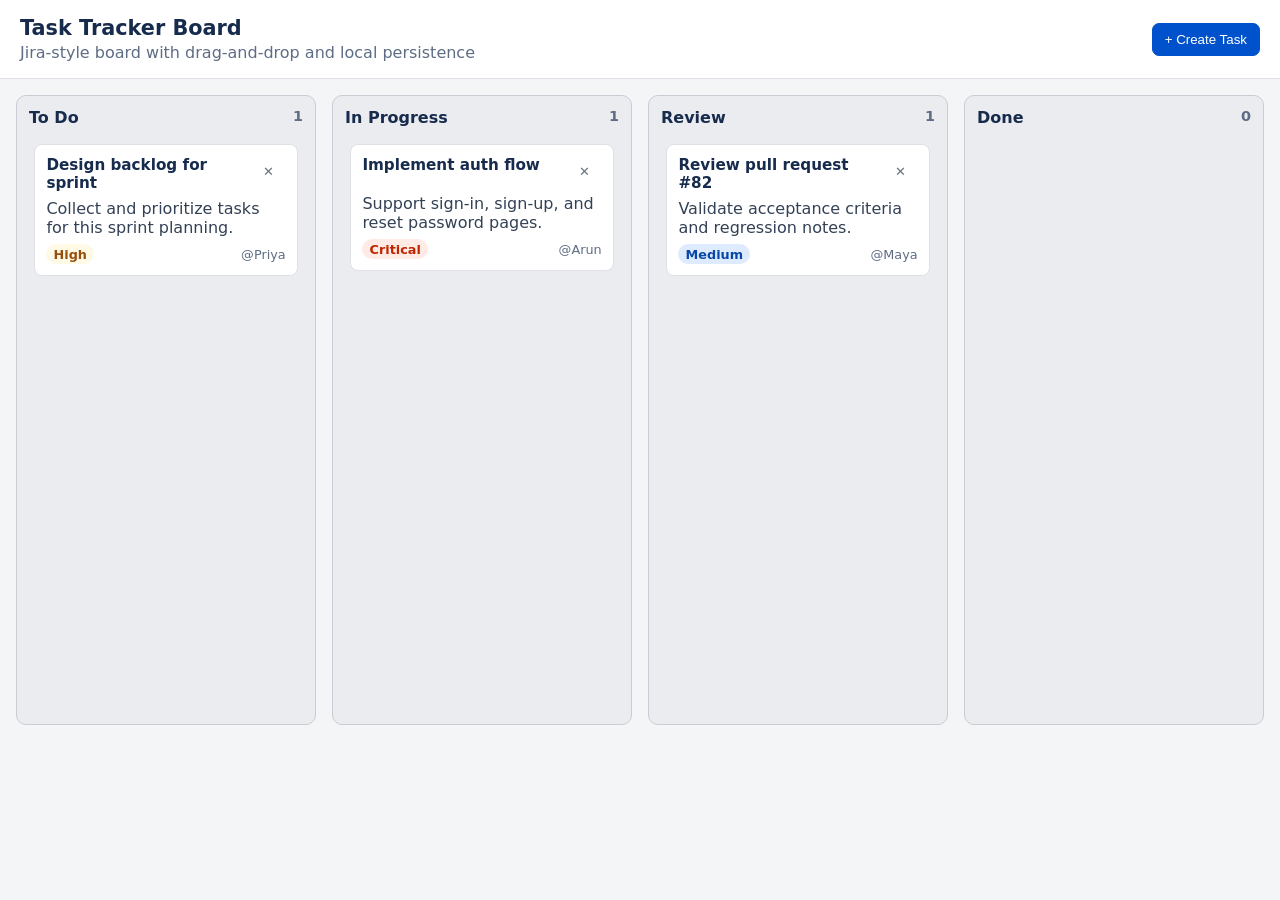
==== index.html @ 0210a32d "Build Jira-style task tracker web app" ====
<!doctype html>
<html lang="en">
  <head>
    <meta charset="UTF-8" />
    <meta name="viewport" content="width=device-width, initial-scale=1.0" />
    <title>Task Tracker Board</title>
    <link rel="stylesheet" href="styles.css" />
  </head>
  <body>
    <header class="topbar">
      <div>
        <h1>Task Tracker Board</h1>
        <p>Jira-style board with drag-and-drop and local persistence</p>
      </div>
      <button id="new-task-btn" class="primary">+ Create Task</button>
    </header>

    <main>
      <section class="board" id="board"></section>
    </main>

    <dialog id="task-dialog">
      <form id="task-form" method="dialog">
        <h2>Create task</h2>

        <label>
          Title
          <input name="title" id="task-title" required maxlength="120" />
        </label>

        <label>
          Description
          <textarea name="description" id="task-desc" rows="4" maxlength="1000"></textarea>
        </label>

        <label>
          Assignee
          <input name="assignee" id="task-assignee" maxlength="60" />
        </label>

        <label>
          Priority
          <select name="priority" id="task-priority">
            <option value="Low">Low</option>
            <option value="Medium" selected>Medium</option>
            <option value="High">High</option>
            <option value="Critical">Critical</option>
          </select>
        </label>

        <div class="dialog-actions">
          <button value="cancel">Cancel</button>
          <button class="primary" value="submit" type="submit">Add Task</button>
        </div>
      </form>
    </dialog>

    <template id="task-template">
      <article class="task-card" draggable="true">
        <div class="task-head">
          <h3 class="task-title"></h3>
          <button class="delete-btn" title="Delete">✕</button>
        </div>
        <p class="task-description"></p>
        <div class="task-meta">
          <span class="badge priority"></span>
          <span class="assignee"></span>
        </div>
      </article>
    </template>

    <script src="app.js"></script>
  </body>
</html>
---- styles.css ----
:root {
  --bg: #f4f5f7;
  --surface: #fff;
  --text: #172b4d;
  --subtle: #5e6c84;
  --border: #dfe1e6;
  --accent: #0052cc;
  --accent-hover: #0747a6;
  --danger: #de350b;
}

* { box-sizing: border-box; }

body {
  margin: 0;
  font-family: Inter, system-ui, -apple-system, Segoe UI, Roboto, Arial, sans-serif;
  color: var(--text);
  background: var(--bg);
}

.topbar {
  display: flex;
  justify-content: space-between;
  align-items: center;
  gap: 1rem;
  padding: 1rem 1.25rem;
  border-bottom: 1px solid var(--border);
  background: var(--surface);
  position: sticky;
  top: 0;
  z-index: 2;
}

.topbar h1 {
  margin: 0;
  font-size: 1.3rem;
}

.topbar p {
  margin: 0.2rem 0 0;
  color: var(--subtle);
}

main { padding: 1rem; }

.board {
  display: grid;
  grid-template-columns: repeat(4, minmax(250px, 1fr));
  gap: 1rem;
}

.column {
  background: #ebecf0;
  border-radius: 10px;
  min-height: 70vh;
  padding: 0.75rem;
  border: 1px solid #c9ccd3;
}

.column h2 {
  margin: 0 0 0.7rem;
  font-size: 1rem;
  display: flex;
  justify-content: space-between;
}

.count {
  color: var(--subtle);
  font-size: 0.9rem;
}

.drop-zone {
  min-height: 60vh;
  border: 2px dashed transparent;
  border-radius: 8px;
  transition: border-color 0.2s, background 0.2s;
  padding: 0.2rem;
}

.drop-zone.drag-over {
  border-color: var(--accent);
  background: rgba(0, 82, 204, 0.07);
}

.task-card {
  background: var(--surface);
  border: 1px solid var(--border);
  border-radius: 8px;
  padding: 0.7rem;
  margin-bottom: 0.55rem;
  cursor: grab;
}

.task-card:active { cursor: grabbing; }

.task-head {
  display: flex;
  align-items: flex-start;
  justify-content: space-between;
  gap: 0.35rem;
}

.task-title {
  margin: 0;
  font-size: 0.95rem;
}

.task-description {
  margin: 0.45rem 0;
  color: #334155;
  white-space: pre-wrap;
}

.task-meta {
  display: flex;
  justify-content: space-between;
  align-items: center;
  gap: 0.5rem;
  font-size: 0.8rem;
  color: var(--subtle);
}

.badge {
  padding: 0.15rem 0.45rem;
  border-radius: 999px;
  font-weight: 600;
}

.badge.low { background: #e3fcef; color: #006644; }
.badge.medium { background: #deebff; color: #0747a6; }
.badge.high { background: #fffae6; color: #974f0c; }
.badge.critical { background: #ffebe6; color: #bf2600; }

.delete-btn {
  border: none;
  background: transparent;
  color: #6b7280;
  cursor: pointer;
}

.delete-btn:hover { color: var(--danger); }

button {
  border: 1px solid var(--border);
  border-radius: 7px;
  padding: 0.5rem 0.75rem;
  cursor: pointer;
  background: #fff;
}

button.primary {
  background: var(--accent);
  color: #fff;
  border-color: var(--accent);
}

button.primary:hover { background: var(--accent-hover); }

dialog {
  border: none;
  border-radius: 10px;
  width: min(500px, 95vw);
}

dialog::backdrop {
  background: rgba(15, 23, 42, 0.45);
}

#task-form {
  display: grid;
  gap: 0.7rem;
}

#task-form label {
  display: grid;
  gap: 0.3rem;
  font-size: 0.9rem;
}

input,
textarea,
select {
  width: 100%;
  border: 1px solid var(--border);
  border-radius: 8px;
  padding: 0.55rem;
  font: inherit;
}

.dialog-actions {
  display: flex;
  justify-content: flex-end;
  gap: 0.5rem;
}

@media (max-width: 1050px) {
  .board {
    grid-template-columns: repeat(2, minmax(250px, 1fr));
  }
}

@media (max-width: 640px) {
  .board {
    grid-template-columns: 1fr;
  }
}
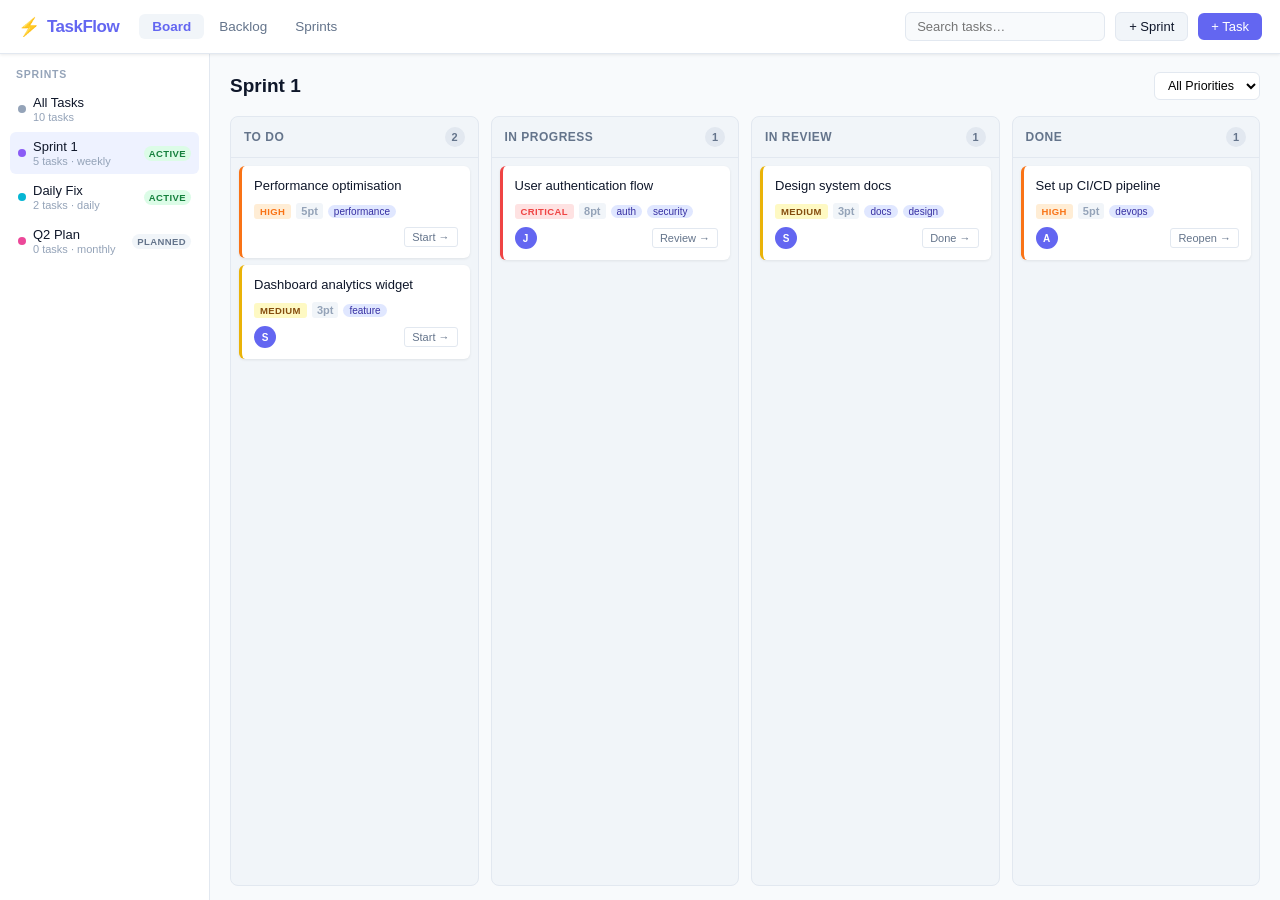
==== commit a864e8fb: "Rebuild task tracker as full sprint management app (TaskFlow) Replaces the basic kanban board with a" ====
--- a/index.html
+++ b/index.html
@@ -1,74 +1,237 @@
-<!doctype html>
+<!DOCTYPE html>
 <html lang="en">
-  <head>
-    <meta charset="UTF-8" />
-    <meta name="viewport" content="width=device-width, initial-scale=1.0" />
-    <title>Task Tracker Board</title>
-    <link rel="stylesheet" href="styles.css" />
-  </head>
-  <body>
-    <header class="topbar">
-      <div>
-        <h1>Task Tracker Board</h1>
-        <p>Jira-style board with drag-and-drop and local persistence</p>
-      </div>
-      <button id="new-task-btn" class="primary">+ Create Task</button>
-    </header>
-
-    <main>
-      <section class="board" id="board"></section>
+<head>
+  <meta charset="UTF-8" />
+  <meta name="viewport" content="width=device-width, initial-scale=1.0" />
+  <title>TaskFlow</title>
+  <link rel="stylesheet" href="styles.css" />
+</head>
+<body>
+<div id="app">
+
+  <!-- Header -->
+  <header class="header">
+    <div class="header-left">
+      <div class="logo">
+        <span class="logo-icon">⚡</span>
+        <span class="logo-text">TaskFlow</span>
+      </div>
+      <nav class="nav">
+        <button class="nav-btn active" data-view="board">Board</button>
+        <button class="nav-btn" data-view="backlog">Backlog</button>
+        <button class="nav-btn" data-view="sprints">Sprints</button>
+      </nav>
+    </div>
+    <div class="header-right">
+      <input type="text" id="search-input" class="search-input" placeholder="Search tasks…" />
+      <button class="btn btn-secondary" id="new-sprint-btn">+ Sprint</button>
+      <button class="btn btn-primary" id="new-task-btn">+ Task</button>
+    </div>
+  </header>
+
+  <!-- Body -->
+  <div class="body-wrap">
+
+    <!-- Sidebar -->
+    <aside class="sidebar">
+      <div class="sidebar-label">Sprints</div>
+      <div id="sprint-list"></div>
+    </aside>
+
+    <!-- Views -->
+    <main class="content">
+
+      <!-- Board -->
+      <div id="board-view" class="view">
+        <div class="view-header">
+          <h2 id="board-title">Board</h2>
+          <div class="view-filters">
+            <select id="board-priority-filter">
+              <option value="all">All Priorities</option>
+              <option value="critical">Critical</option>
+              <option value="high">High</option>
+              <option value="medium">Medium</option>
+              <option value="low">Low</option>
+            </select>
+          </div>
+        </div>
+        <div class="board-columns">
+          <div class="board-column" data-status="todo">
+            <div class="col-header">
+              <span class="col-title">To Do</span>
+              <span class="col-count" id="count-todo">0</span>
+            </div>
+            <div class="col-tasks" id="col-todo"></div>
+          </div>
+          <div class="board-column" data-status="inprogress">
+            <div class="col-header">
+              <span class="col-title">In Progress</span>
+              <span class="col-count" id="count-inprogress">0</span>
+            </div>
+            <div class="col-tasks" id="col-inprogress"></div>
+          </div>
+          <div class="board-column" data-status="inreview">
+            <div class="col-header">
+              <span class="col-title">In Review</span>
+              <span class="col-count" id="count-inreview">0</span>
+            </div>
+            <div class="col-tasks" id="col-inreview"></div>
+          </div>
+          <div class="board-column" data-status="done">
+            <div class="col-header">
+              <span class="col-title">Done</span>
+              <span class="col-count" id="count-done">0</span>
+            </div>
+            <div class="col-tasks" id="col-done"></div>
+          </div>
+        </div>
+      </div>
+
+      <!-- Backlog -->
+      <div id="backlog-view" class="view hidden">
+        <div class="view-header">
+          <h2>Backlog</h2>
+          <div class="view-filters">
+            <select id="bl-status-filter">
+              <option value="all">All Statuses</option>
+              <option value="todo">To Do</option>
+              <option value="inprogress">In Progress</option>
+              <option value="inreview">In Review</option>
+              <option value="done">Done</option>
+            </select>
+            <select id="bl-priority-filter">
+              <option value="all">All Priorities</option>
+              <option value="critical">Critical</option>
+              <option value="high">High</option>
+              <option value="medium">Medium</option>
+              <option value="low">Low</option>
+            </select>
+          </div>
+        </div>
+        <div id="backlog-list" class="backlog-list"></div>
+      </div>
+
+      <!-- Sprints -->
+      <div id="sprints-view" class="view hidden">
+        <div class="view-header">
+          <h2>Sprints</h2>
+        </div>
+        <div id="sprints-list" class="sprints-list"></div>
+      </div>
+
     </main>
-
-    <dialog id="task-dialog">
-      <form id="task-form" method="dialog">
-        <h2>Create task</h2>
-
-        <label>
-          Title
-          <input name="title" id="task-title" required maxlength="120" />
-        </label>
-
-        <label>
-          Description
-          <textarea name="description" id="task-desc" rows="4" maxlength="1000"></textarea>
-        </label>
-
-        <label>
-          Assignee
-          <input name="assignee" id="task-assignee" maxlength="60" />
-        </label>
-
-        <label>
-          Priority
-          <select name="priority" id="task-priority">
-            <option value="Low">Low</option>
-            <option value="Medium" selected>Medium</option>
-            <option value="High">High</option>
-            <option value="Critical">Critical</option>
+  </div><!-- /body-wrap -->
+
+</div><!-- /app -->
+
+<!-- Task Modal -->
+<div id="task-modal" class="modal hidden">
+  <div class="modal-backdrop" id="task-backdrop"></div>
+  <div class="modal-box">
+    <div class="modal-head">
+      <h3 id="task-modal-heading">Create Task</h3>
+      <button class="modal-close" id="task-modal-close">✕</button>
+    </div>
+    <div class="modal-body">
+      <div class="field">
+        <label>Title *</label>
+        <input type="text" id="t-title" placeholder="What needs to be done?" />
+      </div>
+      <div class="field">
+        <label>Description</label>
+        <textarea id="t-desc" rows="3" placeholder="Add more detail…"></textarea>
+      </div>
+      <div class="field-row">
+        <div class="field">
+          <label>Status</label>
+          <select id="t-status">
+            <option value="todo">To Do</option>
+            <option value="inprogress">In Progress</option>
+            <option value="inreview">In Review</option>
+            <option value="done">Done</option>
           </select>
-        </label>
-
-        <div class="dialog-actions">
-          <button value="cancel">Cancel</button>
-          <button class="primary" value="submit" type="submit">Add Task</button>
-        </div>
-      </form>
-    </dialog>
-
-    <template id="task-template">
-      <article class="task-card" draggable="true">
-        <div class="task-head">
-          <h3 class="task-title"></h3>
-          <button class="delete-btn" title="Delete">✕</button>
-        </div>
-        <p class="task-description"></p>
-        <div class="task-meta">
-          <span class="badge priority"></span>
-          <span class="assignee"></span>
-        </div>
-      </article>
-    </template>
-
-    <script src="app.js"></script>
-  </body>
+        </div>
+        <div class="field">
+          <label>Priority</label>
+          <select id="t-priority">
+            <option value="low">Low</option>
+            <option value="medium" selected>Medium</option>
+            <option value="high">High</option>
+            <option value="critical">Critical</option>
+          </select>
+        </div>
+      </div>
+      <div class="field-row">
+        <div class="field">
+          <label>Sprint</label>
+          <select id="t-sprint">
+            <option value="">Backlog (no sprint)</option>
+          </select>
+        </div>
+        <div class="field">
+          <label>Story Points</label>
+          <input type="number" id="t-points" min="0" max="99" value="1" />
+        </div>
+      </div>
+      <div class="field-row">
+        <div class="field">
+          <label>Assignee</label>
+          <input type="text" id="t-assignee" placeholder="Name…" />
+        </div>
+        <div class="field">
+          <label>Due Date</label>
+          <input type="date" id="t-due" />
+        </div>
+      </div>
+      <div class="field">
+        <label>Labels <small>(comma separated)</small></label>
+        <input type="text" id="t-labels" placeholder="bug, feature, docs…" />
+      </div>
+    </div>
+    <div class="modal-foot">
+      <button class="btn btn-ghost" id="task-cancel-btn">Cancel</button>
+      <button class="btn btn-primary" id="task-save-btn">Create Task</button>
+    </div>
+  </div>
+</div>
+
+<!-- Sprint Modal -->
+<div id="sprint-modal" class="modal hidden">
+  <div class="modal-backdrop" id="sprint-backdrop"></div>
+  <div class="modal-box modal-sm">
+    <div class="modal-head">
+      <h3 id="sprint-modal-heading">Create Sprint</h3>
+      <button class="modal-close" id="sprint-modal-close">✕</button>
+    </div>
+    <div class="modal-body">
+      <div class="field">
+        <label>Sprint Name *</label>
+        <input type="text" id="s-name" placeholder="Sprint name…" />
+      </div>
+      <div class="field">
+        <label>Sprint Type</label>
+        <div class="type-selector">
+          <button class="type-btn" data-type="daily">Daily</button>
+          <button class="type-btn active" data-type="weekly">Weekly</button>
+          <button class="type-btn" data-type="monthly">Monthly</button>
+        </div>
+      </div>
+      <div class="field">
+        <label>Start Date</label>
+        <input type="date" id="s-start" />
+      </div>
+      <div class="field">
+        <label>Goal</label>
+        <textarea id="s-goal" rows="2" placeholder="Sprint goal…"></textarea>
+      </div>
+    </div>
+    <div class="modal-foot">
+      <button class="btn btn-ghost" id="sprint-cancel-btn">Cancel</button>
+      <button class="btn btn-primary" id="sprint-save-btn">Create Sprint</button>
+    </div>
+  </div>
+</div>
+
+<script src="app.js"></script>
+</body>
 </html>
--- a/styles.css
+++ b/styles.css
@@ -1,206 +1,563 @@
+/* ---- Variables ---- */
 :root {
-  --bg: #f4f5f7;
-  --surface: #fff;
-  --text: #172b4d;
-  --subtle: #5e6c84;
-  --border: #dfe1e6;
-  --accent: #0052cc;
-  --accent-hover: #0747a6;
-  --danger: #de350b;
-}
-
-* { box-sizing: border-box; }
+  --primary:        #6366f1;
+  --primary-dark:   #4f46e5;
+  --bg:             #f8fafc;
+  --surface:        #ffffff;
+  --surface-2:      #f1f5f9;
+  --border:         #e2e8f0;
+  --text:           #0f172a;
+  --text-2:         #64748b;
+  --text-3:         #94a3b8;
+
+  --c-critical:     #ef4444;
+  --c-high:         #f97316;
+  --c-medium:       #eab308;
+  --c-low:          #22c55e;
+
+  --c-daily:        #06b6d4;
+  --c-weekly:       #8b5cf6;
+  --c-monthly:      #ec4899;
+
+  --shadow-sm: 0 1px 3px rgba(0,0,0,.08);
+  --shadow-md: 0 4px 8px rgba(0,0,0,.09);
+  --shadow-lg: 0 12px 24px rgba(0,0,0,.12);
+
+  --r:    6px;
+  --r-lg: 12px;
+}
+
+/* ---- Reset ---- */
+*, *::before, *::after { box-sizing: border-box; margin: 0; padding: 0; }
 
 body {
-  margin: 0;
-  font-family: Inter, system-ui, -apple-system, Segoe UI, Roboto, Arial, sans-serif;
+  font-family: -apple-system, BlinkMacSystemFont, 'Segoe UI', Roboto, sans-serif;
+  background: var(--bg);
+  color: var(--text);
+  height: 100vh;
+  overflow: hidden;
+}
+
+#app { display: flex; flex-direction: column; height: 100vh; }
+
+/* ---- Header ---- */
+.header {
+  display: flex;
+  align-items: center;
+  justify-content: space-between;
+  height: 54px;
+  padding: 0 18px;
+  background: var(--surface);
+  border-bottom: 1px solid var(--border);
+  box-shadow: var(--shadow-sm);
+  flex-shrink: 0;
+  z-index: 50;
+}
+
+.header-left  { display: flex; align-items: center; gap: 20px; }
+.header-right { display: flex; align-items: center; gap: 10px; }
+
+.logo { display: flex; align-items: center; gap: 7px; text-decoration: none; }
+.logo-icon { font-size: 18px; }
+.logo-text  { font-size: 17px; font-weight: 700; color: var(--primary); letter-spacing: -.5px; }
+
+.nav { display: flex; gap: 2px; }
+.nav-btn {
+  padding: 5px 13px;
+  border: none;
+  background: transparent;
+  color: var(--text-2);
+  font-size: 13.5px;
+  font-weight: 500;
+  border-radius: var(--r);
+  cursor: pointer;
+  transition: background .12s, color .12s;
+}
+.nav-btn:hover  { background: var(--surface-2); color: var(--text); }
+.nav-btn.active { background: var(--surface-2); color: var(--primary); font-weight: 600; }
+
+.search-input {
+  padding: 6px 11px;
+  width: 200px;
+  border: 1px solid var(--border);
+  border-radius: var(--r);
+  font-size: 13px;
+  background: var(--bg);
+  outline: none;
+  transition: border-color .12s;
+}
+.search-input:focus { border-color: var(--primary); }
+
+/* ---- Buttons ---- */
+.btn {
+  padding: 6px 13px;
+  border: none;
+  border-radius: var(--r);
+  font-size: 13px;
+  font-weight: 500;
+  cursor: pointer;
+  transition: background .12s, opacity .12s;
+}
+.btn-primary   { background: var(--primary); color: #fff; }
+.btn-primary:hover { background: var(--primary-dark); }
+.btn-secondary { background: var(--surface-2); color: var(--text); border: 1px solid var(--border); }
+.btn-secondary:hover { background: var(--border); }
+.btn-ghost     { background: transparent; color: var(--text-2); }
+.btn-ghost:hover { background: var(--surface-2); }
+.btn-danger    { background: #fee2e2; color: var(--c-critical); }
+.btn-danger:hover { background: #fecaca; }
+.btn-success   { background: #dcfce7; color: #15803d; }
+.btn-success:hover { background: #bbf7d0; }
+.btn-sm { padding: 4px 9px; font-size: 12px; }
+
+/* ---- Layout ---- */
+.body-wrap { display: flex; flex: 1; overflow: hidden; }
+
+/* ---- Sidebar ---- */
+.sidebar {
+  width: 210px;
+  flex-shrink: 0;
+  background: var(--surface);
+  border-right: 1px solid var(--border);
+  overflow-y: auto;
+  padding: 14px 10px;
+}
+
+.sidebar-label {
+  font-size: 10.5px;
+  font-weight: 700;
+  text-transform: uppercase;
+  letter-spacing: .8px;
+  color: var(--text-3);
+  padding: 0 6px 8px;
+}
+
+.sp-item {
+  display: flex;
+  align-items: center;
+  gap: 7px;
+  padding: 7px 8px;
+  border-radius: var(--r);
+  cursor: pointer;
+  transition: background .1s;
+  margin-bottom: 2px;
+}
+.sp-item:hover  { background: var(--surface-2); }
+.sp-item.active { background: #eef2ff; }
+
+.sp-dot { width: 8px; height: 8px; border-radius: 50%; flex-shrink: 0; }
+
+.sp-info       { flex: 1; min-width: 0; }
+.sp-name       { font-size: 13px; font-weight: 500; white-space: nowrap; overflow: hidden; text-overflow: ellipsis; }
+.sp-sub        { font-size: 11px; color: var(--text-3); margin-top: 1px; }
+
+.sp-badge {
+  font-size: 9.5px;
+  font-weight: 700;
+  padding: 2px 5px;
+  border-radius: 8px;
+  text-transform: uppercase;
+  letter-spacing: .4px;
+}
+.sp-badge-planned   { background: #f1f5f9; color: var(--text-2); }
+.sp-badge-active    { background: #dcfce7; color: #15803d; }
+.sp-badge-completed { background: #e0e7ff; color: #4338ca; }
+
+/* ---- Content ---- */
+.content { flex: 1; overflow: hidden; display: flex; flex-direction: column; }
+
+.view { flex: 1; display: flex; flex-direction: column; overflow: hidden; padding: 18px 20px 0; }
+.view.hidden { display: none !important; }
+
+.view-header {
+  display: flex;
+  align-items: center;
+  justify-content: space-between;
+  margin-bottom: 16px;
+  flex-shrink: 0;
+}
+.view-header h2 { font-size: 19px; font-weight: 700; }
+
+.view-filters { display: flex; gap: 7px; }
+.view-filters select {
+  padding: 5px 9px;
+  border: 1px solid var(--border);
+  border-radius: var(--r);
+  font-size: 12.5px;
+  background: var(--surface);
+  cursor: pointer;
+  outline: none;
+}
+
+/* ---- Board ---- */
+.board-columns {
+  display: flex;
+  gap: 12px;
+  flex: 1;
+  overflow-x: auto;
+  overflow-y: hidden;
+  padding-bottom: 14px;
+}
+
+.board-column {
+  flex: 1;
+  min-width: 230px;
+  background: var(--surface-2);
+  border-radius: 8px;
+  display: flex;
+  flex-direction: column;
+  overflow: hidden;
+  border: 1px solid var(--border);
+}
+
+.col-header {
+  display: flex;
+  align-items: center;
+  justify-content: space-between;
+  padding: 10px 13px;
+  border-bottom: 1px solid var(--border);
+  flex-shrink: 0;
+}
+.col-title { font-size: 12px; font-weight: 700; color: var(--text-2); text-transform: uppercase; letter-spacing: .5px; }
+.col-count {
+  font-size: 11px; font-weight: 700;
+  background: var(--border); color: var(--text-2);
+  width: 20px; height: 20px; border-radius: 50%;
+  display: flex; align-items: center; justify-content: center;
+}
+
+.col-tasks {
+  flex: 1;
+  overflow-y: auto;
+  padding: 8px;
+  display: flex;
+  flex-direction: column;
+  gap: 7px;
+}
+
+/* drag-over highlight */
+.col-tasks.drag-over { background: #e0e7ff40; outline: 2px dashed var(--primary); border-radius: 6px; }
+
+/* ---- Task Card ---- */
+.task-card {
+  background: var(--surface);
+  border-radius: var(--r);
+  padding: 11px 12px;
+  box-shadow: var(--shadow-sm);
+  cursor: grab;
+  transition: box-shadow .12s, transform .12s;
+  border-left: 3px solid transparent;
+  position: relative;
+  animation: fadeUp .18s ease;
+}
+.task-card:active { cursor: grabbing; }
+.task-card:hover  { box-shadow: var(--shadow-md); transform: translateY(-1px); }
+.task-card.dragging { opacity: .45; }
+
+.task-card.priority-critical { border-left-color: var(--c-critical); }
+.task-card.priority-high     { border-left-color: var(--c-high); }
+.task-card.priority-medium   { border-left-color: var(--c-medium); }
+.task-card.priority-low      { border-left-color: var(--c-low); }
+
+.card-title { font-size: 13px; font-weight: 500; line-height: 1.4; margin-bottom: 8px; }
+
+.card-meta { display: flex; align-items: center; gap: 5px; flex-wrap: wrap; margin-bottom: 8px; }
+
+.pri-badge {
+  font-size: 9.5px; font-weight: 700;
+  padding: 2px 6px; border-radius: 3px;
+  text-transform: uppercase; letter-spacing: .4px;
+}
+.pri-badge.critical { background: #fee2e2; color: var(--c-critical); }
+.pri-badge.high     { background: #ffedd5; color: var(--c-high); }
+.pri-badge.medium   { background: #fef9c3; color: #854d0e; }
+.pri-badge.low      { background: #dcfce7; color: #14532d; }
+
+.pts-badge { font-size: 11px; font-weight: 600; color: var(--text-3); background: var(--surface-2); padding: 2px 5px; border-radius: 3px; }
+
+.label-chip { font-size: 10px; padding: 1px 6px; border-radius: 10px; background: #e0e7ff; color: #3730a3; font-weight: 500; }
+
+.card-footer { display: flex; align-items: center; gap: 6px; }
+
+.assignee-avatar {
+  width: 22px; height: 22px; border-radius: 50%;
+  background: var(--primary); color: #fff;
+  font-size: 10px; font-weight: 700;
+  display: flex; align-items: center; justify-content: center;
+  flex-shrink: 0;
+  position: relative;
+}
+.assignee-avatar .tip {
+  position: absolute; bottom: calc(100% + 4px); left: 50%;
+  transform: translateX(-50%);
+  background: #1e293b; color: #fff; font-size: 11px;
+  padding: 3px 7px; border-radius: 4px;
+  white-space: nowrap; opacity: 0; pointer-events: none;
+  transition: opacity .12s;
+}
+.assignee-avatar:hover .tip { opacity: 1; }
+
+.due-label { font-size: 11px; color: var(--text-3); }
+.due-label.overdue { color: var(--c-critical); font-weight: 600; }
+
+.advance-btn {
+  margin-left: auto;
+  font-size: 11px; padding: 3px 7px;
+  border: 1px solid var(--border); border-radius: 3px;
+  background: var(--surface); cursor: pointer; color: var(--text-2);
+  transition: background .12s, color .12s, border-color .12s;
+}
+.advance-btn:hover { background: var(--primary); color: #fff; border-color: var(--primary); }
+
+/* hover actions */
+.card-actions {
+  position: absolute; top: 8px; right: 8px;
+  display: none; gap: 3px;
+}
+.task-card:hover .card-actions { display: flex; }
+.card-action {
+  width: 20px; height: 20px; border: none; border-radius: 3px;
+  background: var(--surface-2); color: var(--text-3);
+  font-size: 11px; cursor: pointer;
+  display: flex; align-items: center; justify-content: center;
+  transition: background .1s, color .1s;
+}
+.card-action:hover              { background: var(--border); color: var(--text); }
+.card-action.del:hover          { background: #fee2e2; color: var(--c-critical); }
+
+/* ---- Backlog ---- */
+.backlog-list { flex: 1; overflow-y: auto; padding-bottom: 14px; }
+
+.bl-section { margin-bottom: 18px; }
+
+.bl-section-head {
+  display: flex; align-items: center; gap: 8px;
+  padding: 9px 13px;
+  background: var(--surface);
+  border: 1px solid var(--border);
+  border-radius: var(--r);
+  margin-bottom: 4px;
+}
+.bl-section-head h4 { font-size: 13.5px; font-weight: 600; }
+.bl-task-count { font-size: 12px; color: var(--text-3); margin-left: auto; }
+
+.bl-row {
+  display: flex; align-items: center; gap: 10px;
+  padding: 9px 13px;
+  background: var(--surface);
+  border: 1px solid var(--border);
+  border-radius: var(--r);
+  margin-bottom: 4px;
+  cursor: pointer;
+  transition: border-color .1s, box-shadow .1s;
+}
+.bl-row:hover { border-color: var(--primary); box-shadow: var(--shadow-sm); }
+
+.bl-title { flex: 1; font-size: 13.5px; font-weight: 500; }
+.bl-meta  { display: flex; align-items: center; gap: 7px; }
+
+.status-chip {
+  font-size: 11px; font-weight: 500;
+  padding: 2px 8px; border-radius: 10px;
+}
+.status-chip.todo       { background: #f1f5f9; color: var(--text-2); }
+.status-chip.inprogress { background: #eef2ff; color: var(--primary); }
+.status-chip.inreview   { background: #fff7ed; color: var(--c-high); }
+.status-chip.done       { background: #dcfce7; color: #15803d; }
+
+/* ---- Sprints View ---- */
+.sprints-list { flex: 1; overflow-y: auto; display: flex; flex-direction: column; gap: 14px; padding-bottom: 20px; }
+
+.sprint-card {
+  background: var(--surface);
+  border: 1px solid var(--border);
+  border-radius: 10px;
+  overflow: hidden;
+  box-shadow: var(--shadow-sm);
+}
+
+.sc-head {
+  display: flex; align-items: center; justify-content: space-between;
+  padding: 14px 18px;
+  border-bottom: 1px solid var(--border);
+}
+.sc-title { display: flex; align-items: center; gap: 9px; }
+.sc-name  { font-size: 15px; font-weight: 600; }
+.sc-actions { display: flex; gap: 6px; }
+
+.type-tag {
+  font-size: 10.5px; font-weight: 700;
+  padding: 2px 8px; border-radius: 10px;
+  text-transform: uppercase; letter-spacing: .5px;
+}
+.type-tag.daily   { background: #cffafe; color: #0e7490; }
+.type-tag.weekly  { background: #ede9fe; color: #6d28d9; }
+.type-tag.monthly { background: #fce7f3; color: #9d174d; }
+
+.status-tag {
+  font-size: 10.5px; font-weight: 700;
+  padding: 2px 8px; border-radius: 10px;
+  text-transform: uppercase; letter-spacing: .4px;
+}
+.status-tag.planned   { background: #f1f5f9; color: var(--text-2); }
+.status-tag.active    { background: #dcfce7; color: #15803d; }
+.status-tag.completed { background: #e0e7ff; color: #4338ca; }
+
+.sc-goal {
+  padding: 8px 18px;
+  font-size: 12.5px; color: var(--text-2);
+  background: var(--bg);
+  border-bottom: 1px solid var(--border);
+}
+
+.sc-stats {
+  display: flex; gap: 0;
+  background: var(--bg);
+  border-bottom: 1px solid var(--border);
+}
+.sc-stat {
+  flex: 1; padding: 10px 18px;
+  border-right: 1px solid var(--border);
+}
+.sc-stat:last-child { border-right: none; }
+.sc-stat-label { font-size: 10.5px; color: var(--text-3); font-weight: 600; text-transform: uppercase; letter-spacing: .4px; }
+.sc-stat-value { font-size: 14px; font-weight: 700; color: var(--text); margin-top: 2px; }
+.sc-stat-value.warn   { color: var(--c-high); }
+.sc-stat-value.danger { color: var(--c-critical); }
+
+.sc-progress { padding: 8px 18px; }
+.progress-bar { height: 5px; background: var(--border); border-radius: 3px; overflow: hidden; }
+.progress-fill { height: 100%; background: var(--primary); border-radius: 3px; transition: width .3s; }
+
+.sc-chips { display: flex; flex-wrap: wrap; gap: 6px; padding: 10px 18px 14px; }
+.sc-chip {
+  font-size: 12px; padding: 4px 10px;
+  border-radius: var(--r); background: var(--surface-2); color: var(--text-2);
+  cursor: pointer; border: 1px solid var(--border);
+  transition: background .1s;
+}
+.sc-chip:hover { background: var(--border); }
+
+/* ---- Modals ---- */
+.modal {
+  position: fixed; inset: 0; z-index: 200;
+  display: flex; align-items: center; justify-content: center;
+}
+.modal.hidden { display: none; }
+
+.modal-backdrop {
+  position: absolute; inset: 0;
+  background: rgba(15,23,42,.45);
+  backdrop-filter: blur(3px);
+}
+
+.modal-box {
+  position: relative; z-index: 1;
+  background: var(--surface);
+  border-radius: var(--r-lg);
+  box-shadow: var(--shadow-lg);
+  width: 540px; max-width: 96vw; max-height: 92vh;
+  display: flex; flex-direction: column;
+}
+.modal-sm { width: 420px; }
+
+.modal-head {
+  display: flex; align-items: center; justify-content: space-between;
+  padding: 18px 22px 14px;
+  border-bottom: 1px solid var(--border);
+}
+.modal-head h3 { font-size: 17px; font-weight: 600; }
+
+.modal-close {
+  background: none; border: none; font-size: 16px;
+  color: var(--text-3); cursor: pointer;
+  padding: 3px 6px; border-radius: 4px;
+  transition: background .1s, color .1s;
+}
+.modal-close:hover { background: var(--surface-2); color: var(--text); }
+
+.modal-body {
+  padding: 18px 22px;
+  overflow-y: auto;
+  display: flex; flex-direction: column; gap: 14px;
+}
+
+.modal-foot {
+  display: flex; justify-content: flex-end; gap: 8px;
+  padding: 14px 22px;
+  border-top: 1px solid var(--border);
+}
+
+/* ---- Forms ---- */
+.field { display: flex; flex-direction: column; gap: 5px; }
+.field label { font-size: 12.5px; font-weight: 500; color: var(--text-2); }
+.field small  { font-weight: 400; color: var(--text-3); }
+
+.field input,
+.field select,
+.field textarea {
+  padding: 7px 11px;
+  border: 1px solid var(--border);
+  border-radius: var(--r);
+  font-size: 13.5px;
   color: var(--text);
   background: var(--bg);
-}
-
-.topbar {
-  display: flex;
-  justify-content: space-between;
-  align-items: center;
-  gap: 1rem;
-  padding: 1rem 1.25rem;
-  border-bottom: 1px solid var(--border);
-  background: var(--surface);
-  position: sticky;
-  top: 0;
-  z-index: 2;
-}
-
-.topbar h1 {
-  margin: 0;
-  font-size: 1.3rem;
-}
-
-.topbar p {
-  margin: 0.2rem 0 0;
-  color: var(--subtle);
-}
-
-main { padding: 1rem; }
-
-.board {
-  display: grid;
-  grid-template-columns: repeat(4, minmax(250px, 1fr));
-  gap: 1rem;
-}
-
-.column {
-  background: #ebecf0;
-  border-radius: 10px;
-  min-height: 70vh;
-  padding: 0.75rem;
-  border: 1px solid #c9ccd3;
-}
-
-.column h2 {
-  margin: 0 0 0.7rem;
-  font-size: 1rem;
-  display: flex;
-  justify-content: space-between;
-}
-
-.count {
-  color: var(--subtle);
-  font-size: 0.9rem;
-}
-
-.drop-zone {
-  min-height: 60vh;
-  border: 2px dashed transparent;
-  border-radius: 8px;
-  transition: border-color 0.2s, background 0.2s;
-  padding: 0.2rem;
-}
-
-.drop-zone.drag-over {
-  border-color: var(--accent);
-  background: rgba(0, 82, 204, 0.07);
-}
-
-.task-card {
-  background: var(--surface);
-  border: 1px solid var(--border);
-  border-radius: 8px;
-  padding: 0.7rem;
-  margin-bottom: 0.55rem;
-  cursor: grab;
-}
-
-.task-card:active { cursor: grabbing; }
-
-.task-head {
-  display: flex;
-  align-items: flex-start;
-  justify-content: space-between;
-  gap: 0.35rem;
-}
-
-.task-title {
-  margin: 0;
-  font-size: 0.95rem;
-}
-
-.task-description {
-  margin: 0.45rem 0;
-  color: #334155;
-  white-space: pre-wrap;
-}
-
-.task-meta {
-  display: flex;
-  justify-content: space-between;
-  align-items: center;
-  gap: 0.5rem;
-  font-size: 0.8rem;
-  color: var(--subtle);
-}
-
-.badge {
-  padding: 0.15rem 0.45rem;
-  border-radius: 999px;
-  font-weight: 600;
-}
-
-.badge.low { background: #e3fcef; color: #006644; }
-.badge.medium { background: #deebff; color: #0747a6; }
-.badge.high { background: #fffae6; color: #974f0c; }
-.badge.critical { background: #ffebe6; color: #bf2600; }
-
-.delete-btn {
-  border: none;
-  background: transparent;
-  color: #6b7280;
-  cursor: pointer;
-}
-
-.delete-btn:hover { color: var(--danger); }
-
-button {
-  border: 1px solid var(--border);
-  border-radius: 7px;
-  padding: 0.5rem 0.75rem;
-  cursor: pointer;
-  background: #fff;
-}
-
-button.primary {
-  background: var(--accent);
-  color: #fff;
-  border-color: var(--accent);
-}
-
-button.primary:hover { background: var(--accent-hover); }
-
-dialog {
-  border: none;
-  border-radius: 10px;
-  width: min(500px, 95vw);
-}
-
-dialog::backdrop {
-  background: rgba(15, 23, 42, 0.45);
-}
-
-#task-form {
-  display: grid;
-  gap: 0.7rem;
-}
-
-#task-form label {
-  display: grid;
-  gap: 0.3rem;
-  font-size: 0.9rem;
-}
-
-input,
-textarea,
-select {
-  width: 100%;
-  border: 1px solid var(--border);
-  border-radius: 8px;
-  padding: 0.55rem;
-  font: inherit;
-}
-
-.dialog-actions {
-  display: flex;
-  justify-content: flex-end;
-  gap: 0.5rem;
-}
-
-@media (max-width: 1050px) {
-  .board {
-    grid-template-columns: repeat(2, minmax(250px, 1fr));
-  }
-}
-
+  font-family: inherit;
+  outline: none;
+  transition: border-color .12s;
+}
+.field input:focus,
+.field select:focus,
+.field textarea:focus { border-color: var(--primary); }
+.field textarea { resize: vertical; }
+.field input.error { border-color: var(--c-critical); }
+
+.field-row { display: flex; gap: 12px; }
+.field-row .field { flex: 1; }
+
+/* Sprint type selector */
+.type-selector { display: flex; gap: 7px; }
+.type-btn {
+  flex: 1; padding: 8px;
+  border: 2px solid var(--border);
+  border-radius: var(--r);
+  background: var(--surface);
+  font-size: 13px; font-weight: 500;
+  cursor: pointer; color: var(--text-2);
+  transition: border-color .12s, background .12s, color .12s;
+}
+.type-btn:hover { border-color: var(--primary); color: var(--primary); }
+.type-btn[data-type="daily"].active   { border-color: var(--c-daily);   background: #cffafe; color: #0e7490; }
+.type-btn[data-type="weekly"].active  { border-color: var(--c-weekly);  background: #ede9fe; color: #6d28d9; }
+.type-btn[data-type="monthly"].active { border-color: var(--c-monthly); background: #fce7f3; color: #9d174d; }
+
+/* ---- Empty State ---- */
+.empty {
+  display: flex; flex-direction: column;
+  align-items: center; justify-content: center;
+  padding: 36px 20px;
+  color: var(--text-3); text-align: center; gap: 6px;
+}
+.empty-icon { font-size: 28px; }
+.empty-text { font-size: 13.5px; }
+
+/* ---- Scrollbar ---- */
+::-webkit-scrollbar { width: 5px; height: 5px; }
+::-webkit-scrollbar-track { background: transparent; }
+::-webkit-scrollbar-thumb { background: var(--border); border-radius: 3px; }
+::-webkit-scrollbar-thumb:hover { background: var(--text-3); }
+
+/* ---- Animations ---- */
+@keyframes fadeUp {
+  from { opacity: 0; transform: translateY(5px); }
+  to   { opacity: 1; transform: translateY(0); }
+}
+
+/* ---- Responsive ---- */
+@media (max-width: 860px) {
+  .sidebar { display: none; }
+}
 @media (max-width: 640px) {
-  .board {
-    grid-template-columns: 1fr;
-  }
-}
+  .board-columns { flex-direction: column; overflow-y: auto; overflow-x: hidden; }
+  .board-column  { max-width: none; }
+}
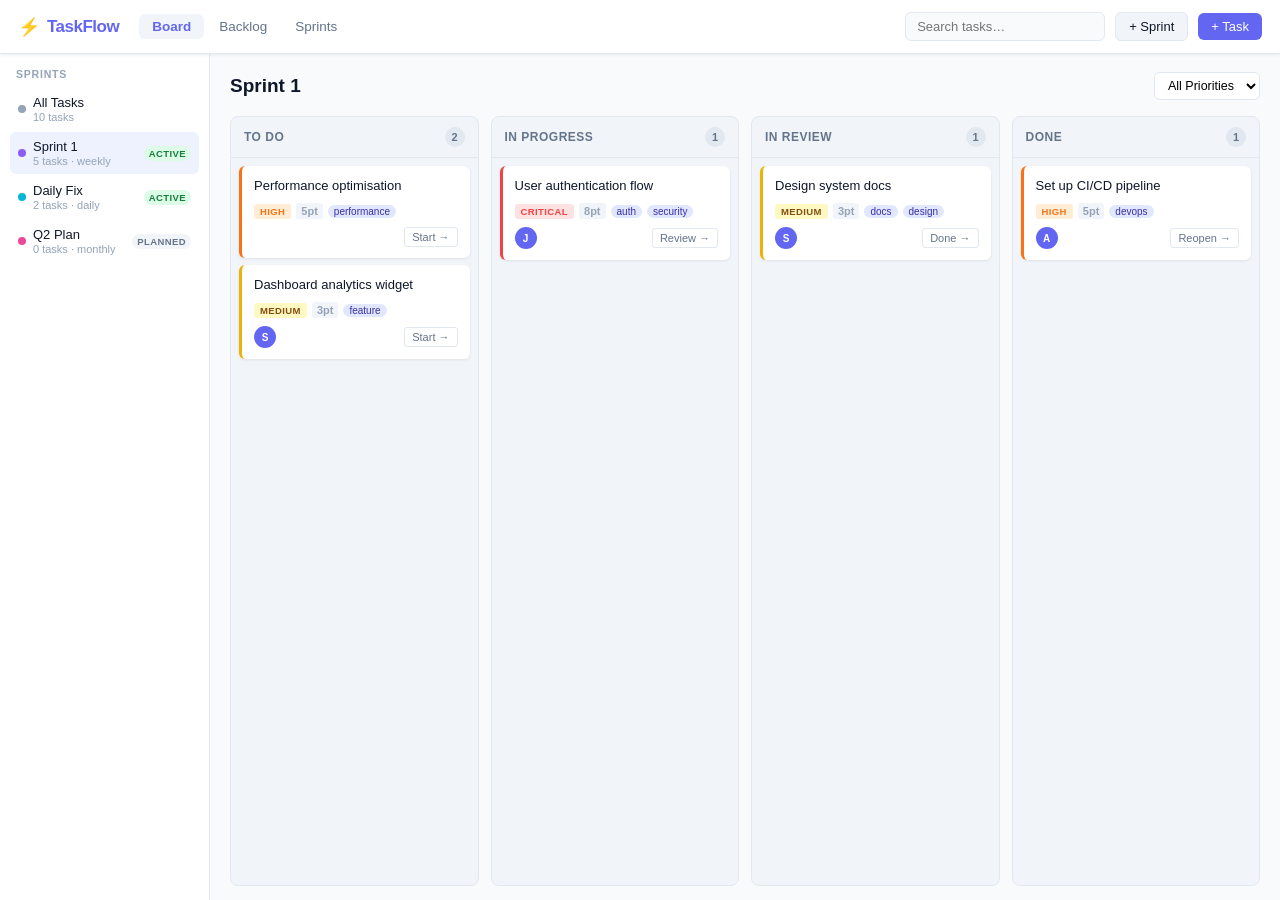
==== commit 816d2db2: "Add standalone download file and PWA support - taskflow.html: self-contained single-file app (CSS+JS" ====
--- a/index.html
+++ b/index.html
@@ -4,6 +4,9 @@
   <meta charset="UTF-8" />
   <meta name="viewport" content="width=device-width, initial-scale=1.0" />
   <title>TaskFlow</title>
+  <link rel="manifest" href="manifest.json" />
+  <meta name="theme-color" content="#6366f1" />
+  <link rel="apple-touch-icon" href="icon.svg" />
   <link rel="stylesheet" href="styles.css" />
 </head>
 <body>
@@ -233,5 +236,13 @@
 </div>
 
 <script src="app.js"></script>
+
+<script>
+if ('serviceWorker' in navigator) {
+  window.addEventListener('load', () => {
+    navigator.serviceWorker.register('./sw.js').catch(() => {});
+  });
+}
+</script>
 </body>
 </html>
--- a/styles.css
+++ b/styles.css
@@ -27,7 +27,6 @@
   --r-lg: 12px;
 }
 
-/* ---- Reset ---- */
 *, *::before, *::after { box-sizing: border-box; margin: 0; padding: 0; }
 
 body {
@@ -40,7 +39,6 @@
 
 #app { display: flex; flex-direction: column; height: 100vh; }
 
-/* ---- Header ---- */
 .header {
   display: flex;
   align-items: center;
@@ -88,7 +86,6 @@
 }
 .search-input:focus { border-color: var(--primary); }
 
-/* ---- Buttons ---- */
 .btn {
   padding: 6px 13px;
   border: none;
@@ -110,10 +107,8 @@
 .btn-success:hover { background: #bbf7d0; }
 .btn-sm { padding: 4px 9px; font-size: 12px; }
 
-/* ---- Layout ---- */
 .body-wrap { display: flex; flex: 1; overflow: hidden; }
 
-/* ---- Sidebar ---- */
 .sidebar {
   width: 210px;
   flex-shrink: 0;
@@ -146,24 +141,19 @@
 .sp-item.active { background: #eef2ff; }
 
 .sp-dot { width: 8px; height: 8px; border-radius: 50%; flex-shrink: 0; }
-
 .sp-info       { flex: 1; min-width: 0; }
 .sp-name       { font-size: 13px; font-weight: 500; white-space: nowrap; overflow: hidden; text-overflow: ellipsis; }
 .sp-sub        { font-size: 11px; color: var(--text-3); margin-top: 1px; }
 
 .sp-badge {
-  font-size: 9.5px;
-  font-weight: 700;
-  padding: 2px 5px;
-  border-radius: 8px;
-  text-transform: uppercase;
-  letter-spacing: .4px;
+  font-size: 9.5px; font-weight: 700;
+  padding: 2px 5px; border-radius: 8px;
+  text-transform: uppercase; letter-spacing: .4px;
 }
 .sp-badge-planned   { background: #f1f5f9; color: var(--text-2); }
 .sp-badge-active    { background: #dcfce7; color: #15803d; }
 .sp-badge-completed { background: #e0e7ff; color: #4338ca; }
 
-/* ---- Content ---- */
 .content { flex: 1; overflow: hidden; display: flex; flex-direction: column; }
 
 .view { flex: 1; display: flex; flex-direction: column; overflow: hidden; padding: 18px 20px 0; }
@@ -189,7 +179,6 @@
   outline: none;
 }
 
-/* ---- Board ---- */
 .board-columns {
   display: flex;
   gap: 12px;
@@ -235,10 +224,8 @@
   gap: 7px;
 }
 
-/* drag-over highlight */
 .col-tasks.drag-over { background: #e0e7ff40; outline: 2px dashed var(--primary); border-radius: 6px; }
 
-/* ---- Task Card ---- */
 .task-card {
   background: var(--surface);
   border-radius: var(--r);
@@ -260,7 +247,6 @@
 .task-card.priority-low      { border-left-color: var(--c-low); }
 
 .card-title { font-size: 13px; font-weight: 500; line-height: 1.4; margin-bottom: 8px; }
-
 .card-meta { display: flex; align-items: center; gap: 5px; flex-wrap: wrap; margin-bottom: 8px; }
 
 .pri-badge {
@@ -274,7 +260,6 @@
 .pri-badge.low      { background: #dcfce7; color: #14532d; }
 
 .pts-badge { font-size: 11px; font-weight: 600; color: var(--text-3); background: var(--surface-2); padding: 2px 5px; border-radius: 3px; }
-
 .label-chip { font-size: 10px; padding: 1px 6px; border-radius: 10px; background: #e0e7ff; color: #3730a3; font-weight: 500; }
 
 .card-footer { display: flex; align-items: center; gap: 6px; }
@@ -284,8 +269,7 @@
   background: var(--primary); color: #fff;
   font-size: 10px; font-weight: 700;
   display: flex; align-items: center; justify-content: center;
-  flex-shrink: 0;
-  position: relative;
+  flex-shrink: 0; position: relative;
 }
 .assignee-avatar .tip {
   position: absolute; bottom: calc(100% + 4px); left: 50%;
@@ -309,7 +293,6 @@
 }
 .advance-btn:hover { background: var(--primary); color: #fff; border-color: var(--primary); }
 
-/* hover actions */
 .card-actions {
   position: absolute; top: 8px; right: 8px;
   display: none; gap: 3px;
@@ -322,12 +305,10 @@
   display: flex; align-items: center; justify-content: center;
   transition: background .1s, color .1s;
 }
-.card-action:hover              { background: var(--border); color: var(--text); }
-.card-action.del:hover          { background: #fee2e2; color: var(--c-critical); }
-
-/* ---- Backlog ---- */
+.card-action:hover     { background: var(--border); color: var(--text); }
+.card-action.del:hover { background: #fee2e2; color: var(--c-critical); }
+
 .backlog-list { flex: 1; overflow-y: auto; padding-bottom: 14px; }
-
 .bl-section { margin-bottom: 18px; }
 
 .bl-section-head {
@@ -352,20 +333,15 @@
   transition: border-color .1s, box-shadow .1s;
 }
 .bl-row:hover { border-color: var(--primary); box-shadow: var(--shadow-sm); }
-
 .bl-title { flex: 1; font-size: 13.5px; font-weight: 500; }
 .bl-meta  { display: flex; align-items: center; gap: 7px; }
 
-.status-chip {
-  font-size: 11px; font-weight: 500;
-  padding: 2px 8px; border-radius: 10px;
-}
+.status-chip { font-size: 11px; font-weight: 500; padding: 2px 8px; border-radius: 10px; }
 .status-chip.todo       { background: #f1f5f9; color: var(--text-2); }
 .status-chip.inprogress { background: #eef2ff; color: var(--primary); }
 .status-chip.inreview   { background: #fff7ed; color: var(--c-high); }
 .status-chip.done       { background: #dcfce7; color: #15803d; }
 
-/* ---- Sprints View ---- */
 .sprints-list { flex: 1; overflow-y: auto; display: flex; flex-direction: column; gap: 14px; padding-bottom: 20px; }
 
 .sprint-card {
@@ -403,22 +379,10 @@
 .status-tag.active    { background: #dcfce7; color: #15803d; }
 .status-tag.completed { background: #e0e7ff; color: #4338ca; }
 
-.sc-goal {
-  padding: 8px 18px;
-  font-size: 12.5px; color: var(--text-2);
-  background: var(--bg);
-  border-bottom: 1px solid var(--border);
-}
-
-.sc-stats {
-  display: flex; gap: 0;
-  background: var(--bg);
-  border-bottom: 1px solid var(--border);
-}
-.sc-stat {
-  flex: 1; padding: 10px 18px;
-  border-right: 1px solid var(--border);
-}
+.sc-goal { padding: 8px 18px; font-size: 12.5px; color: var(--text-2); background: var(--bg); border-bottom: 1px solid var(--border); }
+
+.sc-stats { display: flex; background: var(--bg); border-bottom: 1px solid var(--border); }
+.sc-stat { flex: 1; padding: 10px 18px; border-right: 1px solid var(--border); }
 .sc-stat:last-child { border-right: none; }
 .sc-stat-label { font-size: 10.5px; color: var(--text-3); font-weight: 600; text-transform: uppercase; letter-spacing: .4px; }
 .sc-stat-value { font-size: 14px; font-weight: 700; color: var(--text); margin-top: 2px; }
@@ -438,7 +402,6 @@
 }
 .sc-chip:hover { background: var(--border); }
 
-/* ---- Modals ---- */
 .modal {
   position: fixed; inset: 0; z-index: 200;
   display: flex; align-items: center; justify-content: center;
@@ -488,7 +451,6 @@
   border-top: 1px solid var(--border);
 }
 
-/* ---- Forms ---- */
 .field { display: flex; flex-direction: column; gap: 5px; }
 .field label { font-size: 12.5px; font-weight: 500; color: var(--text-2); }
 .field small  { font-weight: 400; color: var(--text-3); }
@@ -515,7 +477,6 @@
 .field-row { display: flex; gap: 12px; }
 .field-row .field { flex: 1; }
 
-/* Sprint type selector */
 .type-selector { display: flex; gap: 7px; }
 .type-btn {
   flex: 1; padding: 8px;
@@ -531,7 +492,6 @@
 .type-btn[data-type="weekly"].active  { border-color: var(--c-weekly);  background: #ede9fe; color: #6d28d9; }
 .type-btn[data-type="monthly"].active { border-color: var(--c-monthly); background: #fce7f3; color: #9d174d; }
 
-/* ---- Empty State ---- */
 .empty {
   display: flex; flex-direction: column;
   align-items: center; justify-content: center;
@@ -541,22 +501,17 @@
 .empty-icon { font-size: 28px; }
 .empty-text { font-size: 13.5px; }
 
-/* ---- Scrollbar ---- */
 ::-webkit-scrollbar { width: 5px; height: 5px; }
 ::-webkit-scrollbar-track { background: transparent; }
 ::-webkit-scrollbar-thumb { background: var(--border); border-radius: 3px; }
 ::-webkit-scrollbar-thumb:hover { background: var(--text-3); }
 
-/* ---- Animations ---- */
 @keyframes fadeUp {
   from { opacity: 0; transform: translateY(5px); }
   to   { opacity: 1; transform: translateY(0); }
 }
 
-/* ---- Responsive ---- */
-@media (max-width: 860px) {
-  .sidebar { display: none; }
-}
+@media (max-width: 860px) { .sidebar { display: none; } }
 @media (max-width: 640px) {
   .board-columns { flex-direction: column; overflow-y: auto; overflow-x: hidden; }
   .board-column  { max-width: none; }
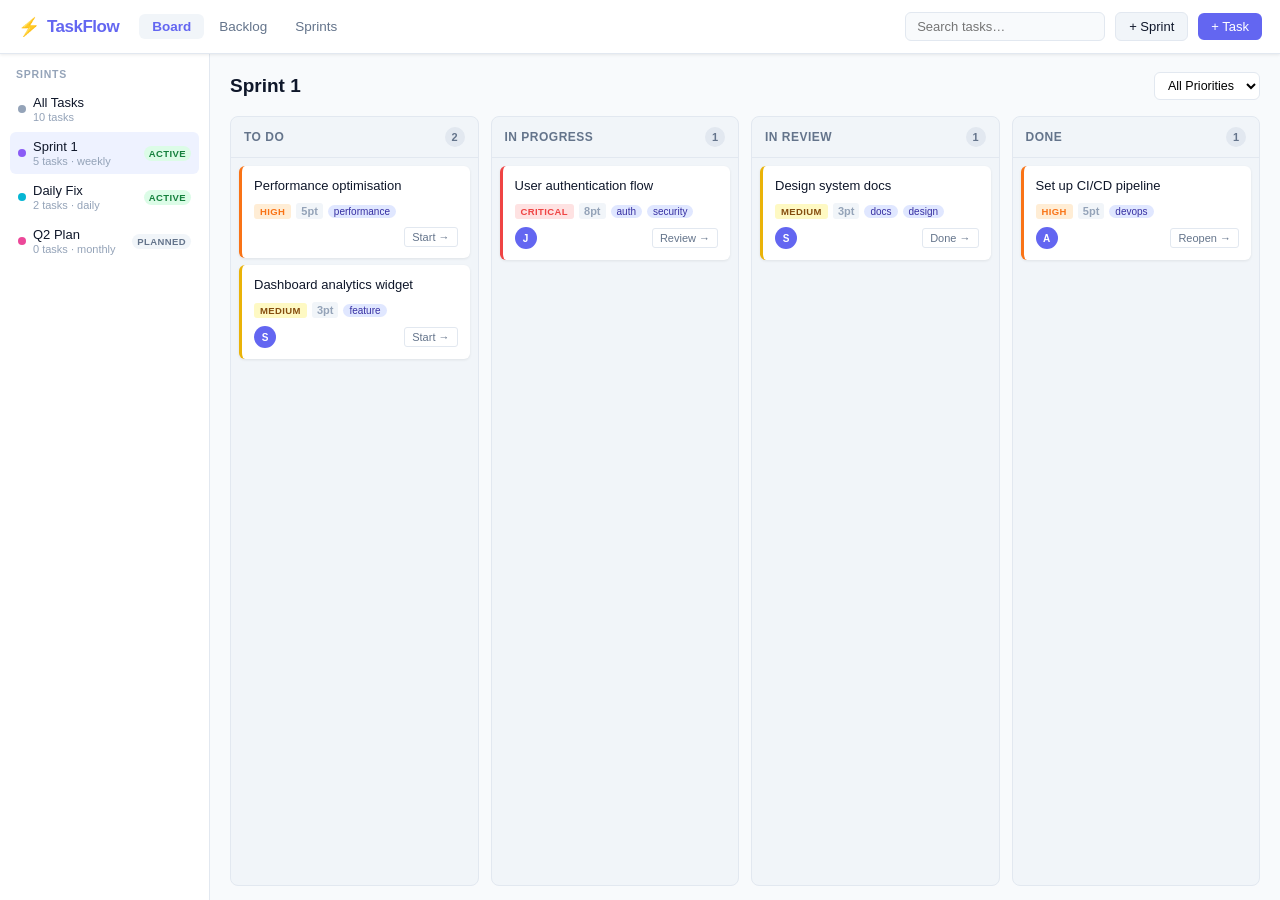
==== commit da952bed: "Add PWA manifest, service worker and icon to deployed site" ====
--- a/index.html
+++ b/index.html
@@ -12,13 +12,9 @@
 <body>
 <div id="app">
 
-  <!-- Header -->
   <header class="header">
     <div class="header-left">
-      <div class="logo">
-        <span class="logo-icon">⚡</span>
-        <span class="logo-text">TaskFlow</span>
-      </div>
+      <div class="logo"><span class="logo-icon">⚡</span><span class="logo-text">TaskFlow</span></div>
       <nav class="nav">
         <button class="nav-btn active" data-view="board">Board</button>
         <button class="nav-btn" data-view="backlog">Backlog</button>
@@ -32,216 +28,41 @@
     </div>
   </header>
 
-  <!-- Body -->
   <div class="body-wrap">
-
-    <!-- Sidebar -->
     <aside class="sidebar">
       <div class="sidebar-label">Sprints</div>
       <div id="sprint-list"></div>
     </aside>
-
-    <!-- Views -->
     <main class="content">
-
-      <!-- Board -->
       <div id="board-view" class="view">
-        <div class="view-header">
-          <h2 id="board-title">Board</h2>
-          <div class="view-filters">
-            <select id="board-priority-filter">
-              <option value="all">All Priorities</option>
-              <option value="critical">Critical</option>
-              <option value="high">High</option>
-              <option value="medium">Medium</option>
-              <option value="low">Low</option>
-            </select>
-          </div>
-        </div>
+        <div class="view-header"><h2 id="board-title">Board</h2><div class="view-filters"><select id="board-priority-filter"><option value="all">All Priorities</option><option value="critical">Critical</option><option value="high">High</option><option value="medium">Medium</option><option value="low">Low</option></select></div></div>
         <div class="board-columns">
-          <div class="board-column" data-status="todo">
-            <div class="col-header">
-              <span class="col-title">To Do</span>
-              <span class="col-count" id="count-todo">0</span>
-            </div>
-            <div class="col-tasks" id="col-todo"></div>
-          </div>
-          <div class="board-column" data-status="inprogress">
-            <div class="col-header">
-              <span class="col-title">In Progress</span>
-              <span class="col-count" id="count-inprogress">0</span>
-            </div>
-            <div class="col-tasks" id="col-inprogress"></div>
-          </div>
-          <div class="board-column" data-status="inreview">
-            <div class="col-header">
-              <span class="col-title">In Review</span>
-              <span class="col-count" id="count-inreview">0</span>
-            </div>
-            <div class="col-tasks" id="col-inreview"></div>
-          </div>
-          <div class="board-column" data-status="done">
-            <div class="col-header">
-              <span class="col-title">Done</span>
-              <span class="col-count" id="count-done">0</span>
-            </div>
-            <div class="col-tasks" id="col-done"></div>
-          </div>
+          <div class="board-column" data-status="todo"><div class="col-header"><span class="col-title">To Do</span><span class="col-count" id="count-todo">0</span></div><div class="col-tasks" id="col-todo"></div></div>
+          <div class="board-column" data-status="inprogress"><div class="col-header"><span class="col-title">In Progress</span><span class="col-count" id="count-inprogress">0</span></div><div class="col-tasks" id="col-inprogress"></div></div>
+          <div class="board-column" data-status="inreview"><div class="col-header"><span class="col-title">In Review</span><span class="col-count" id="count-inreview">0</span></div><div class="col-tasks" id="col-inreview"></div></div>
+          <div class="board-column" data-status="done"><div class="col-header"><span class="col-title">Done</span><span class="col-count" id="count-done">0</span></div><div class="col-tasks" id="col-done"></div></div>
         </div>
       </div>
-
-      <!-- Backlog -->
       <div id="backlog-view" class="view hidden">
-        <div class="view-header">
-          <h2>Backlog</h2>
-          <div class="view-filters">
-            <select id="bl-status-filter">
-              <option value="all">All Statuses</option>
-              <option value="todo">To Do</option>
-              <option value="inprogress">In Progress</option>
-              <option value="inreview">In Review</option>
-              <option value="done">Done</option>
-            </select>
-            <select id="bl-priority-filter">
-              <option value="all">All Priorities</option>
-              <option value="critical">Critical</option>
-              <option value="high">High</option>
-              <option value="medium">Medium</option>
-              <option value="low">Low</option>
-            </select>
-          </div>
-        </div>
+        <div class="view-header"><h2>Backlog</h2><div class="view-filters"><select id="bl-status-filter"><option value="all">All Statuses</option><option value="todo">To Do</option><option value="inprogress">In Progress</option><option value="inreview">In Review</option><option value="done">Done</option></select><select id="bl-priority-filter"><option value="all">All Priorities</option><option value="critical">Critical</option><option value="high">High</option><option value="medium">Medium</option><option value="low">Low</option></select></div></div>
         <div id="backlog-list" class="backlog-list"></div>
       </div>
-
-      <!-- Sprints -->
       <div id="sprints-view" class="view hidden">
-        <div class="view-header">
-          <h2>Sprints</h2>
-        </div>
+        <div class="view-header"><h2>Sprints</h2></div>
         <div id="sprints-list" class="sprints-list"></div>
       </div>
+    </main>
+  </div>
 
-    </main>
-  </div><!-- /body-wrap -->
-
-</div><!-- /app -->
-
-<!-- Task Modal -->
-<div id="task-modal" class="modal hidden">
-  <div class="modal-backdrop" id="task-backdrop"></div>
-  <div class="modal-box">
-    <div class="modal-head">
-      <h3 id="task-modal-heading">Create Task</h3>
-      <button class="modal-close" id="task-modal-close">✕</button>
-    </div>
-    <div class="modal-body">
-      <div class="field">
-        <label>Title *</label>
-        <input type="text" id="t-title" placeholder="What needs to be done?" />
-      </div>
-      <div class="field">
-        <label>Description</label>
-        <textarea id="t-desc" rows="3" placeholder="Add more detail…"></textarea>
-      </div>
-      <div class="field-row">
-        <div class="field">
-          <label>Status</label>
-          <select id="t-status">
-            <option value="todo">To Do</option>
-            <option value="inprogress">In Progress</option>
-            <option value="inreview">In Review</option>
-            <option value="done">Done</option>
-          </select>
-        </div>
-        <div class="field">
-          <label>Priority</label>
-          <select id="t-priority">
-            <option value="low">Low</option>
-            <option value="medium" selected>Medium</option>
-            <option value="high">High</option>
-            <option value="critical">Critical</option>
-          </select>
-        </div>
-      </div>
-      <div class="field-row">
-        <div class="field">
-          <label>Sprint</label>
-          <select id="t-sprint">
-            <option value="">Backlog (no sprint)</option>
-          </select>
-        </div>
-        <div class="field">
-          <label>Story Points</label>
-          <input type="number" id="t-points" min="0" max="99" value="1" />
-        </div>
-      </div>
-      <div class="field-row">
-        <div class="field">
-          <label>Assignee</label>
-          <input type="text" id="t-assignee" placeholder="Name…" />
-        </div>
-        <div class="field">
-          <label>Due Date</label>
-          <input type="date" id="t-due" />
-        </div>
-      </div>
-      <div class="field">
-        <label>Labels <small>(comma separated)</small></label>
-        <input type="text" id="t-labels" placeholder="bug, feature, docs…" />
-      </div>
-    </div>
-    <div class="modal-foot">
-      <button class="btn btn-ghost" id="task-cancel-btn">Cancel</button>
-      <button class="btn btn-primary" id="task-save-btn">Create Task</button>
-    </div>
-  </div>
 </div>
 
-<!-- Sprint Modal -->
-<div id="sprint-modal" class="modal hidden">
-  <div class="modal-backdrop" id="sprint-backdrop"></div>
-  <div class="modal-box modal-sm">
-    <div class="modal-head">
-      <h3 id="sprint-modal-heading">Create Sprint</h3>
-      <button class="modal-close" id="sprint-modal-close">✕</button>
-    </div>
-    <div class="modal-body">
-      <div class="field">
-        <label>Sprint Name *</label>
-        <input type="text" id="s-name" placeholder="Sprint name…" />
-      </div>
-      <div class="field">
-        <label>Sprint Type</label>
-        <div class="type-selector">
-          <button class="type-btn" data-type="daily">Daily</button>
-          <button class="type-btn active" data-type="weekly">Weekly</button>
-          <button class="type-btn" data-type="monthly">Monthly</button>
-        </div>
-      </div>
-      <div class="field">
-        <label>Start Date</label>
-        <input type="date" id="s-start" />
-      </div>
-      <div class="field">
-        <label>Goal</label>
-        <textarea id="s-goal" rows="2" placeholder="Sprint goal…"></textarea>
-      </div>
-    </div>
-    <div class="modal-foot">
-      <button class="btn btn-ghost" id="sprint-cancel-btn">Cancel</button>
-      <button class="btn btn-primary" id="sprint-save-btn">Create Sprint</button>
-    </div>
-  </div>
-</div>
+<div id="task-modal" class="modal hidden"><div class="modal-backdrop" id="task-backdrop"></div><div class="modal-box"><div class="modal-head"><h3 id="task-modal-heading">Create Task</h3><button class="modal-close" id="task-modal-close">✕</button></div><div class="modal-body"><div class="field"><label>Title *</label><input type="text" id="t-title" placeholder="What needs to be done?" /></div><div class="field"><label>Description</label><textarea id="t-desc" rows="3" placeholder="Add more detail…"></textarea></div><div class="field-row"><div class="field"><label>Status</label><select id="t-status"><option value="todo">To Do</option><option value="inprogress">In Progress</option><option value="inreview">In Review</option><option value="done">Done</option></select></div><div class="field"><label>Priority</label><select id="t-priority"><option value="low">Low</option><option value="medium" selected>Medium</option><option value="high">High</option><option value="critical">Critical</option></select></div></div><div class="field-row"><div class="field"><label>Sprint</label><select id="t-sprint"><option value="">Backlog (no sprint)</option></select></div><div class="field"><label>Story Points</label><input type="number" id="t-points" min="0" max="99" value="1" /></div></div><div class="field-row"><div class="field"><label>Assignee</label><input type="text" id="t-assignee" placeholder="Name…" /></div><div class="field"><label>Due Date</label><input type="date" id="t-due" /></div></div><div class="field"><label>Labels <small>(comma separated)</small></label><input type="text" id="t-labels" placeholder="bug, feature, docs…" /></div></div><div class="modal-foot"><button class="btn btn-ghost" id="task-cancel-btn">Cancel</button><button class="btn btn-primary" id="task-save-btn">Create Task</button></div></div></div>
+<div id="sprint-modal" class="modal hidden"><div class="modal-backdrop" id="sprint-backdrop"></div><div class="modal-box modal-sm"><div class="modal-head"><h3 id="sprint-modal-heading">Create Sprint</h3><button class="modal-close" id="sprint-modal-close">✕</button></div><div class="modal-body"><div class="field"><label>Sprint Name *</label><input type="text" id="s-name" placeholder="Sprint name…" /></div><div class="field"><label>Sprint Type</label><div class="type-selector"><button class="type-btn" data-type="daily">Daily</button><button class="type-btn active" data-type="weekly">Weekly</button><button class="type-btn" data-type="monthly">Monthly</button></div></div><div class="field"><label>Start Date</label><input type="date" id="s-start" /></div><div class="field"><label>Goal</label><textarea id="s-goal" rows="2" placeholder="Sprint goal…"></textarea></div></div><div class="modal-foot"><button class="btn btn-ghost" id="sprint-cancel-btn">Cancel</button><button class="btn btn-primary" id="sprint-save-btn">Create Sprint</button></div></div></div>
 
 <script src="app.js"></script>
-
 <script>
 if ('serviceWorker' in navigator) {
-  window.addEventListener('load', () => {
-    navigator.serviceWorker.register('./sw.js').catch(() => {});
-  });
+  window.addEventListener('load', () => navigator.serviceWorker.register('./sw.js').catch(() => {}));
 }
 </script>
 </body>
